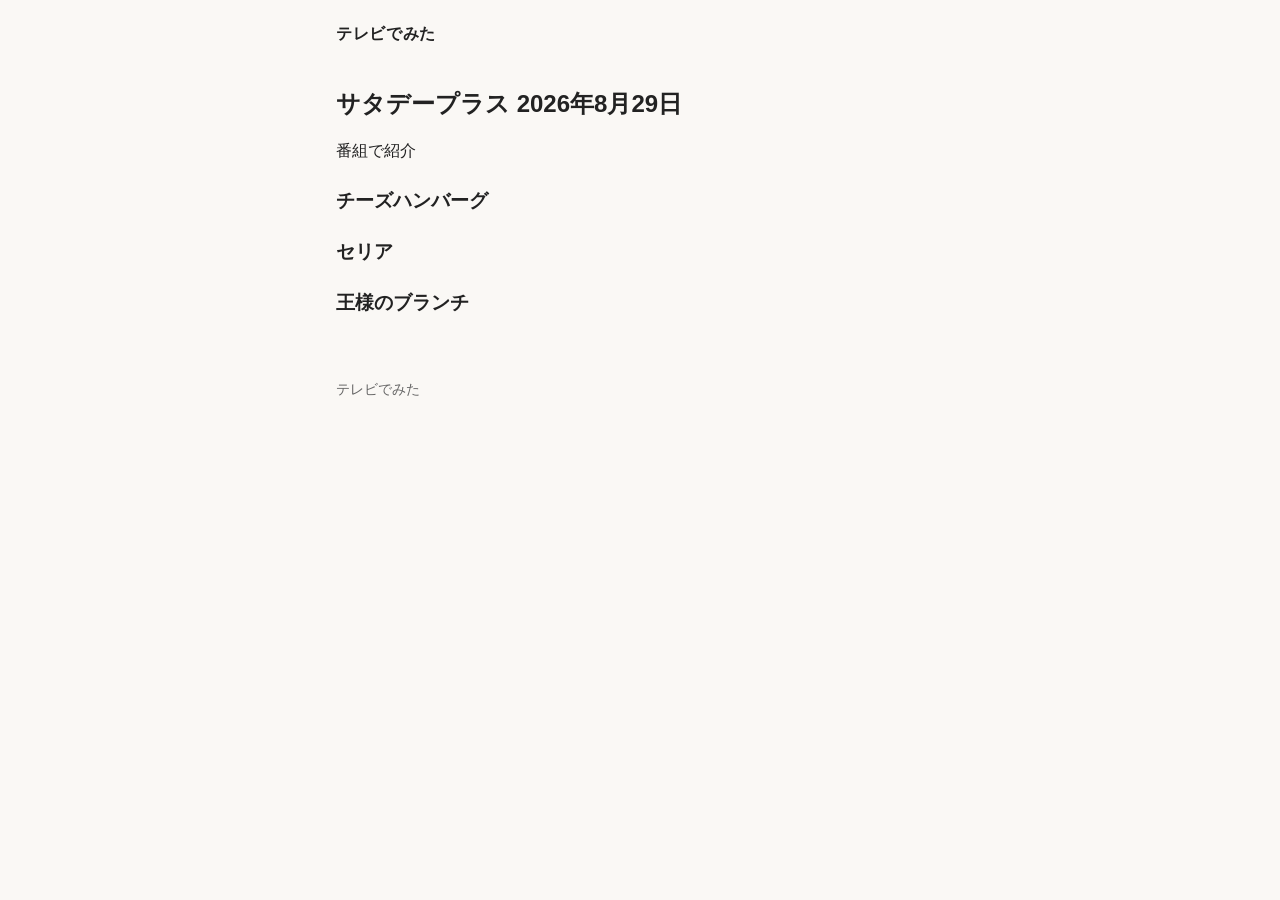
==== site/2026-08-29/index.html @ 0b991e78 "Merge pull request #18 from shinojima-rgb/cursor/brunch-first-2-eaa5 Publish 3 same-day 王様のブランチ SKUs" ====
<!DOCTYPE html>
<html lang="ja">
<head>
  <!-- Google tag (gtag.js) -->
  <script async src="https://www.googletagmanager.com/gtag/js?id=G-YC6J6RL22P"></script>
  <script>
    window.dataLayer = window.dataLayer || [];
    function gtag(){dataLayer.push(arguments);}
    gtag('js', new Date());

    gtag('config', 'G-YC6J6RL22P');
  </script>
  <meta charset="utf-8">
  <meta name="viewport" content="width=device-width, initial-scale=1">
  <title>サタプラ チーズハンバーグとセリア 2026年8月29日｜テレビでみた</title>
  <meta name="description" content="サタプラ 2026年8月29日に紹介されたチーズハンバーグとセリア。">
  <link rel="stylesheet" href="../styles.css">
</head>
<body>
  <header class="site-header">
    <p class="brand"><a href="../">テレビでみた</a></p>
  </header>
  <main>
    <h1>サタデープラス 2026年8月29日</h1>
    <p class="lead">番組で紹介</p>
    <article class="item-card">
      <a href="./hamburg/">
        <h2>チーズハンバーグ</h2>
      </a>
    </article>
    <article class="item-card">
      <a href="./seria/">
        <h2>セリア</h2>
      </a>
    </article>
    <article class="item-card">
      <a href="./brunch/">
        <h2>王様のブランチ</h2>
      </a>
    </article>
  </main>
  <footer class="site-footer">
    <p>テレビでみた</p>
  </footer>
</body>
</html>
---- site/styles.css ----
*,
*::before,
*::after {
  box-sizing: border-box;
}

body {
  margin: 0;
  font-family: "Hiragino Sans", "Hiragino Kaku Gothic ProN", "Noto Sans JP", Meiryo, sans-serif;
  line-height: 1.7;
  color: #222;
  background: #faf8f5;
}

.site-header,
main,
.site-footer {
  max-width: 40rem;
  margin: 0 auto;
  padding: 1.25rem 1rem;
}

.brand {
  margin: 0;
  font-weight: 700;
  letter-spacing: 0.04em;
}

.brand a {
  color: inherit;
  text-decoration: none;
}

h1 {
  font-size: 1.5rem;
  line-height: 1.4;
  margin: 0 0 1rem;
}

.lead {
  margin: 0;
}

.template-note {
  margin: 0 0 1.25rem;
  padding: 0.6rem 0.75rem;
  background: #eeeae3;
  font-size: 0.9rem;
}

.eyebrow,
.ad-note {
  font-size: 0.85rem;
}

.item-image {
  margin: 0 0 1rem;
}

.item-image img,
.item-card img {
  display: block;
  max-width: 140px;
  width: 140px;
  height: 140px;
  object-fit: cover;
}

/* /p/ conversion page keeps a larger product image */
.item:has(h1) .item-image img {
  width: 100%;
  max-width: 100%;
  height: auto;
  object-fit: unset;
}

.brand-name {
  margin: 0;
  font-size: 0.9rem;
  color: #555;
}

.item-card {
  margin: 1.5rem 0 0;
}

.item-card > a {
  display: block;
  color: inherit;
  text-decoration: none;
}

.item-card h2 {
  font-size: 1.2rem;
  line-height: 1.4;
  margin: 0.25rem 0 0.5rem;
}

.item + .item {
  margin-top: 1.75rem;
  padding-top: 1.5rem;
  border-top: 1px solid #e4dfd6;
}

.item h2 {
  font-size: 1.15rem;
  line-height: 1.4;
  margin: 0.25rem 0 0.75rem;
}

.pack,
.more {
  margin: 0 0 0.75rem;
  font-size: 0.9rem;
}

.more a {
  color: inherit;
}

.cta-wrap {
  margin: 0;
}

.cta {
  display: block;
  width: 100%;
  min-height: 44px;
  padding: 0.6rem 1.1rem;
  background: #1a1a1a;
  color: #fff;
  text-align: center;
  text-decoration: none;
}

.site-footer {
  color: #666;
  font-size: 0.85rem;
}
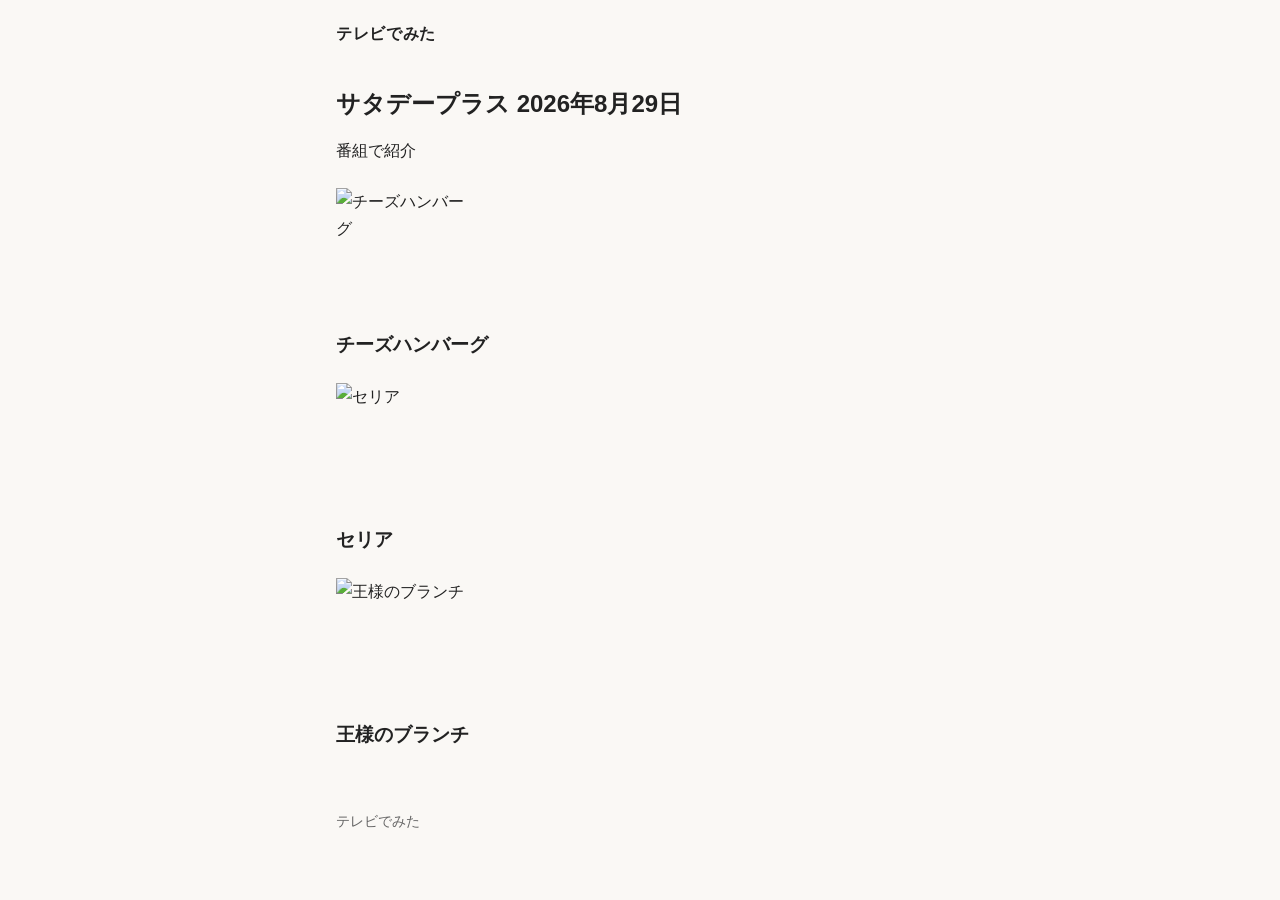
==== commit 40f9b40a: "Keep the brunch date-index card and add its San-ai thumb. Rebased onto main after PR #18. Date index" ====
--- a/site/2026-08-29/index.html
+++ b/site/2026-08-29/index.html
@@ -25,16 +25,19 @@
     <p class="lead">番組で紹介</p>
     <article class="item-card">
       <a href="./hamburg/">
+        <img src="https://shop.r10s.jp/smilespoon/cabinet/09/7187909_1.jpg" alt="チーズハンバーグ">
         <h2>チーズハンバーグ</h2>
       </a>
     </article>
     <article class="item-card">
       <a href="./seria/">
+        <img src="https://shop.r10s.jp/secure-depo/cabinet/13609742/48302683_1.jpg" alt="セリア">
         <h2>セリア</h2>
       </a>
     </article>
     <article class="item-card">
       <a href="./brunch/">
+        <img src="https://shop.r10s.jp/sanaiswim/cabinet/r-swim/20170322swim/55-52-5-3003.jpg" alt="王様のブランチ">
         <h2>王様のブランチ</h2>
       </a>
     </article>
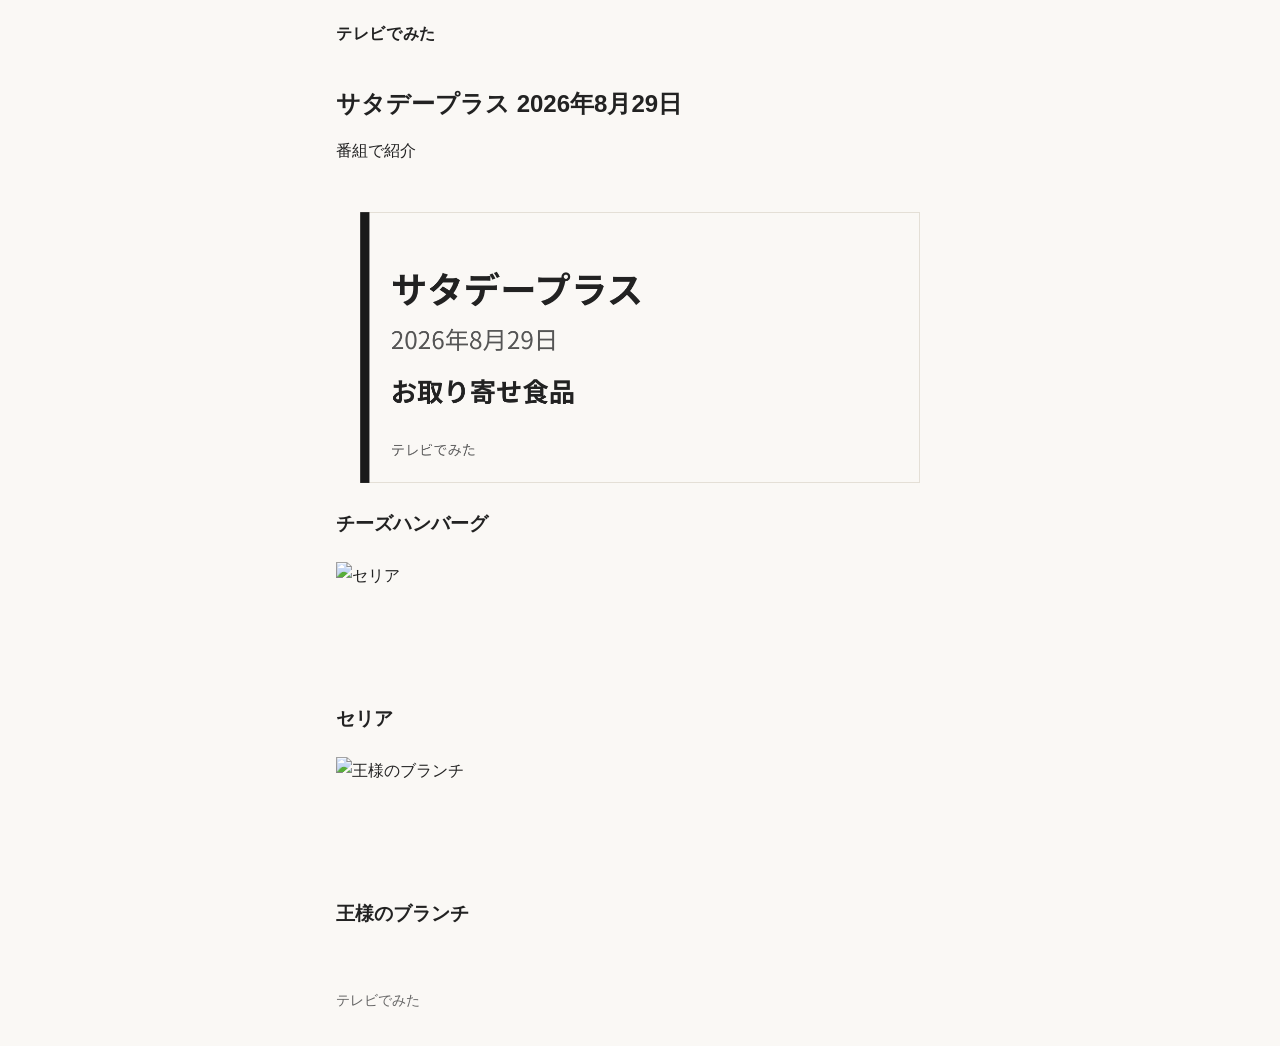
==== commit c2f32cf3: "Add hamburg 1200×630 OG thumb and OGP tags (pilot) Pilot-only: original text/shape PNG for the confi" ====
--- a/site/2026-08-29/index.html
+++ b/site/2026-08-29/index.html
@@ -14,6 +14,7 @@
   <meta name="viewport" content="width=device-width, initial-scale=1">
   <title>サタプラ チーズハンバーグとセリア 2026年8月29日｜テレビでみた</title>
   <meta name="description" content="サタプラ 2026年8月29日に紹介されたチーズハンバーグとセリア。">
+  <link rel="canonical" href="https://tv-mita.jp/2026-08-29/">
   <link rel="stylesheet" href="../styles.css">
 </head>
 <body>
@@ -23,9 +24,9 @@
   <main>
     <h1>サタデープラス 2026年8月29日</h1>
     <p class="lead">番組で紹介</p>
-    <article class="item-card">
+    <article class="item-card og-card">
       <a href="./hamburg/">
-        <img src="https://shop.r10s.jp/smilespoon/cabinet/09/7187909_1.jpg" alt="チーズハンバーグ">
+        <img src="../og/2026-08-29-hamburg.png" width="1200" height="630" alt="サタデープラス 2026年8月29日 お取り寄せ食品">
         <h2>チーズハンバーグ</h2>
       </a>
     </article>
--- a/site/styles.css
+++ b/site/styles.css
@@ -63,6 +63,15 @@
   max-width: 140px;
   width: 140px;
   height: 140px;
+  object-fit: cover;
+}
+
+/* Corner/list cards that use the 1200×630 OG thumb (not the 140px product crop) */
+.item-card.og-card img {
+  width: 100%;
+  max-width: 100%;
+  height: auto;
+  aspect-ratio: 1200 / 630;
   object-fit: cover;
 }
 
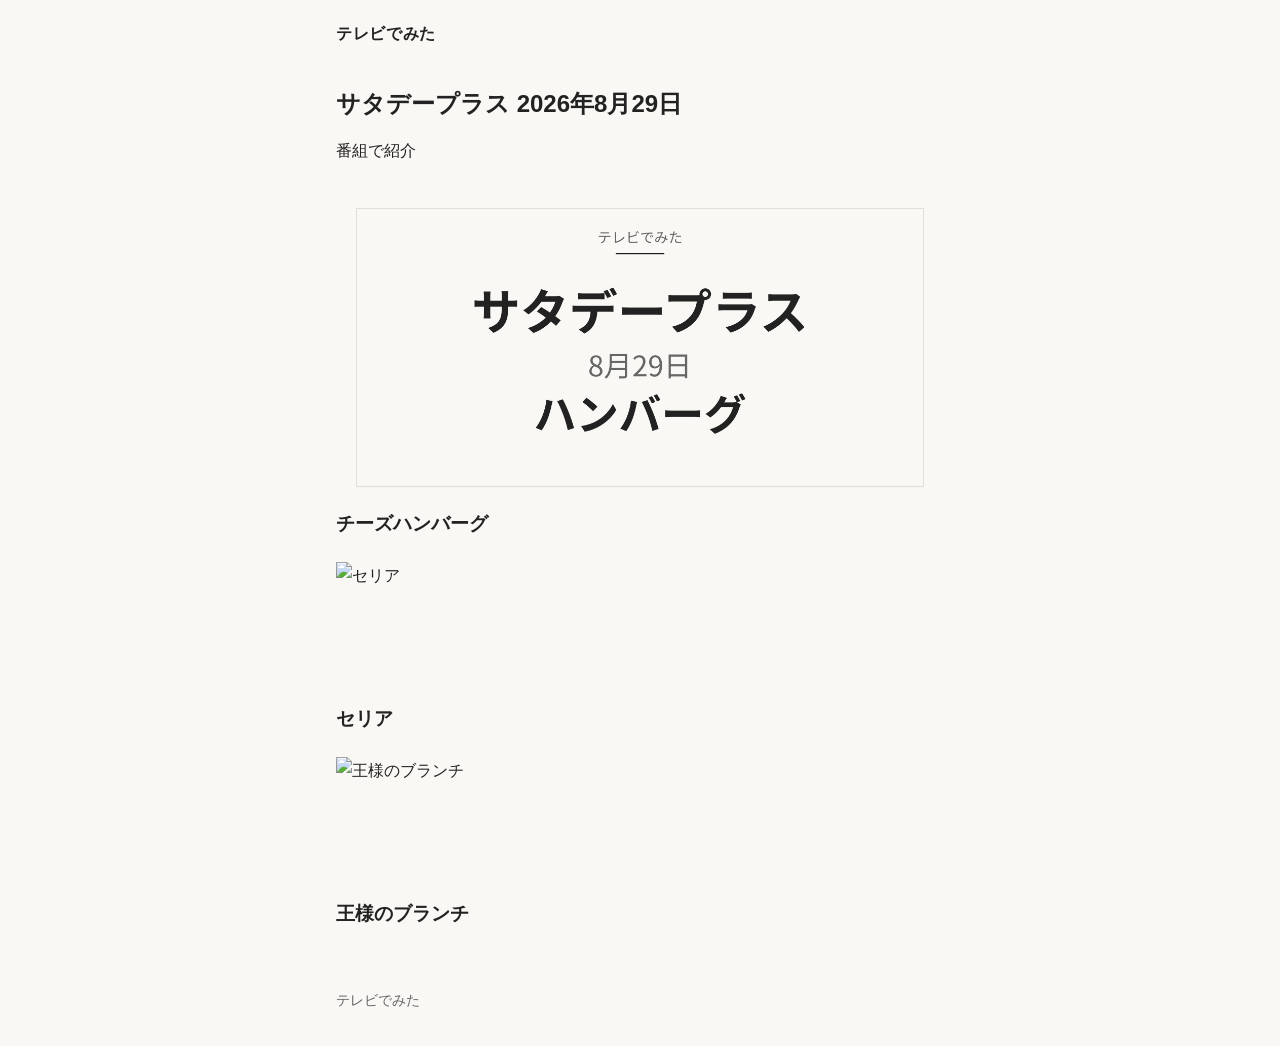
==== commit 9dd354a3: "Lock hamburg OG thumb to Designer visual Centered テレビでみた + サタデープラス / 8月29日 / ハンバーグ on paper white. S" ====
--- a/site/2026-08-29/index.html
+++ b/site/2026-08-29/index.html
@@ -26,7 +26,7 @@
     <p class="lead">番組で紹介</p>
     <article class="item-card og-card">
       <a href="./hamburg/">
-        <img src="../og/2026-08-29-hamburg.png" width="1200" height="630" alt="サタデープラス 2026年8月29日 お取り寄せ食品">
+        <img src="../og/2026-08-29-hamburg.png" width="1200" height="630" alt="サタデープラス 8月29日 ハンバーグ">
         <h2>チーズハンバーグ</h2>
       </a>
     </article>
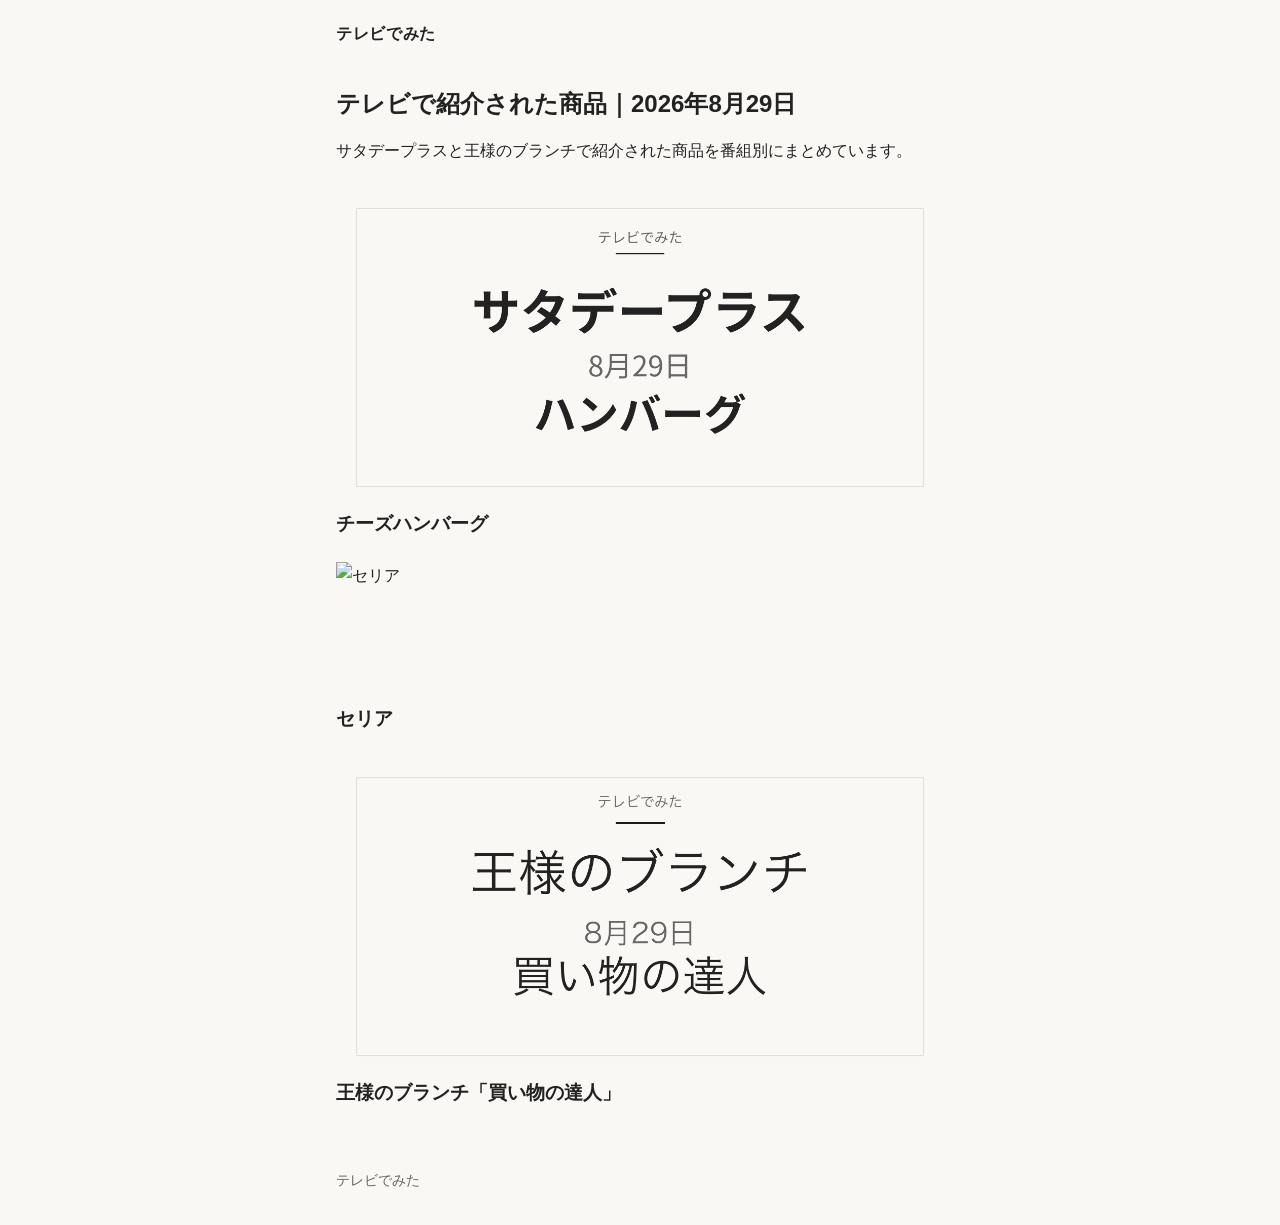
==== commit 2de2d87f: "王様のブランチ買い物の達人記事を改善" ====
--- a/site/2026-08-29/index.html
+++ b/site/2026-08-29/index.html
@@ -12,8 +12,8 @@
   </script>
   <meta charset="utf-8">
   <meta name="viewport" content="width=device-width, initial-scale=1">
-  <title>サタプラ チーズハンバーグとセリア 2026年8月29日｜テレビでみた</title>
-  <meta name="description" content="サタプラ 2026年8月29日に紹介されたチーズハンバーグとセリア。">
+  <title>テレビで紹介された商品 2026年8月29日｜サタプラ・王様のブランチ</title>
+  <meta name="description" content="2026年8月29日のサタデープラスと王様のブランチで紹介された、チーズハンバーグ、セリア、買い物の達人の商品まとめ。">
   <link rel="canonical" href="https://tv-mita.jp/2026-08-29/">
   <link rel="stylesheet" href="../styles.css">
 </head>
@@ -22,8 +22,8 @@
     <p class="brand"><a href="../">テレビでみた</a></p>
   </header>
   <main>
-    <h1>サタデープラス 2026年8月29日</h1>
-    <p class="lead">番組で紹介</p>
+    <h1>テレビで紹介された商品｜2026年8月29日</h1>
+    <p class="lead">サタデープラスと王様のブランチで紹介された商品を番組別にまとめています。</p>
     <article class="item-card og-card">
       <a href="./hamburg/">
         <img src="../og/2026-08-29-hamburg.png" width="1200" height="630" alt="サタデープラス 8月29日 ハンバーグ">
@@ -36,10 +36,10 @@
         <h2>セリア</h2>
       </a>
     </article>
-    <article class="item-card">
+    <article class="item-card og-card">
       <a href="./brunch/">
-        <img src="https://shop.r10s.jp/sanaiswim/cabinet/r-swim/20170322swim/55-52-5-3003.jpg" alt="王様のブランチ">
-        <h2>王様のブランチ</h2>
+        <img src="../og/2026-08-29-brunch.png" width="1200" height="630" alt="王様のブランチ 8月29日 買い物の達人">
+        <h2>王様のブランチ「買い物の達人」</h2>
       </a>
     </article>
   </main>
--- a/site/styles.css
+++ b/site/styles.css
@@ -64,6 +64,28 @@
   width: 140px;
   height: 140px;
   object-fit: cover;
+}
+
+.item-image.hero-image img {
+  width: 100%;
+  max-width: 100%;
+  height: auto;
+  aspect-ratio: 1200 / 630;
+  object-fit: cover;
+}
+
+.sources {
+  margin-top: 2rem;
+  padding-top: 1.5rem;
+  border-top: 1px solid #e4dfd6;
+}
+
+.sources h2 {
+  font-size: 1.15rem;
+}
+
+.sources a {
+  color: inherit;
 }
 
 /* Corner/list cards that use the 1200×630 OG thumb (not the 140px product crop) */
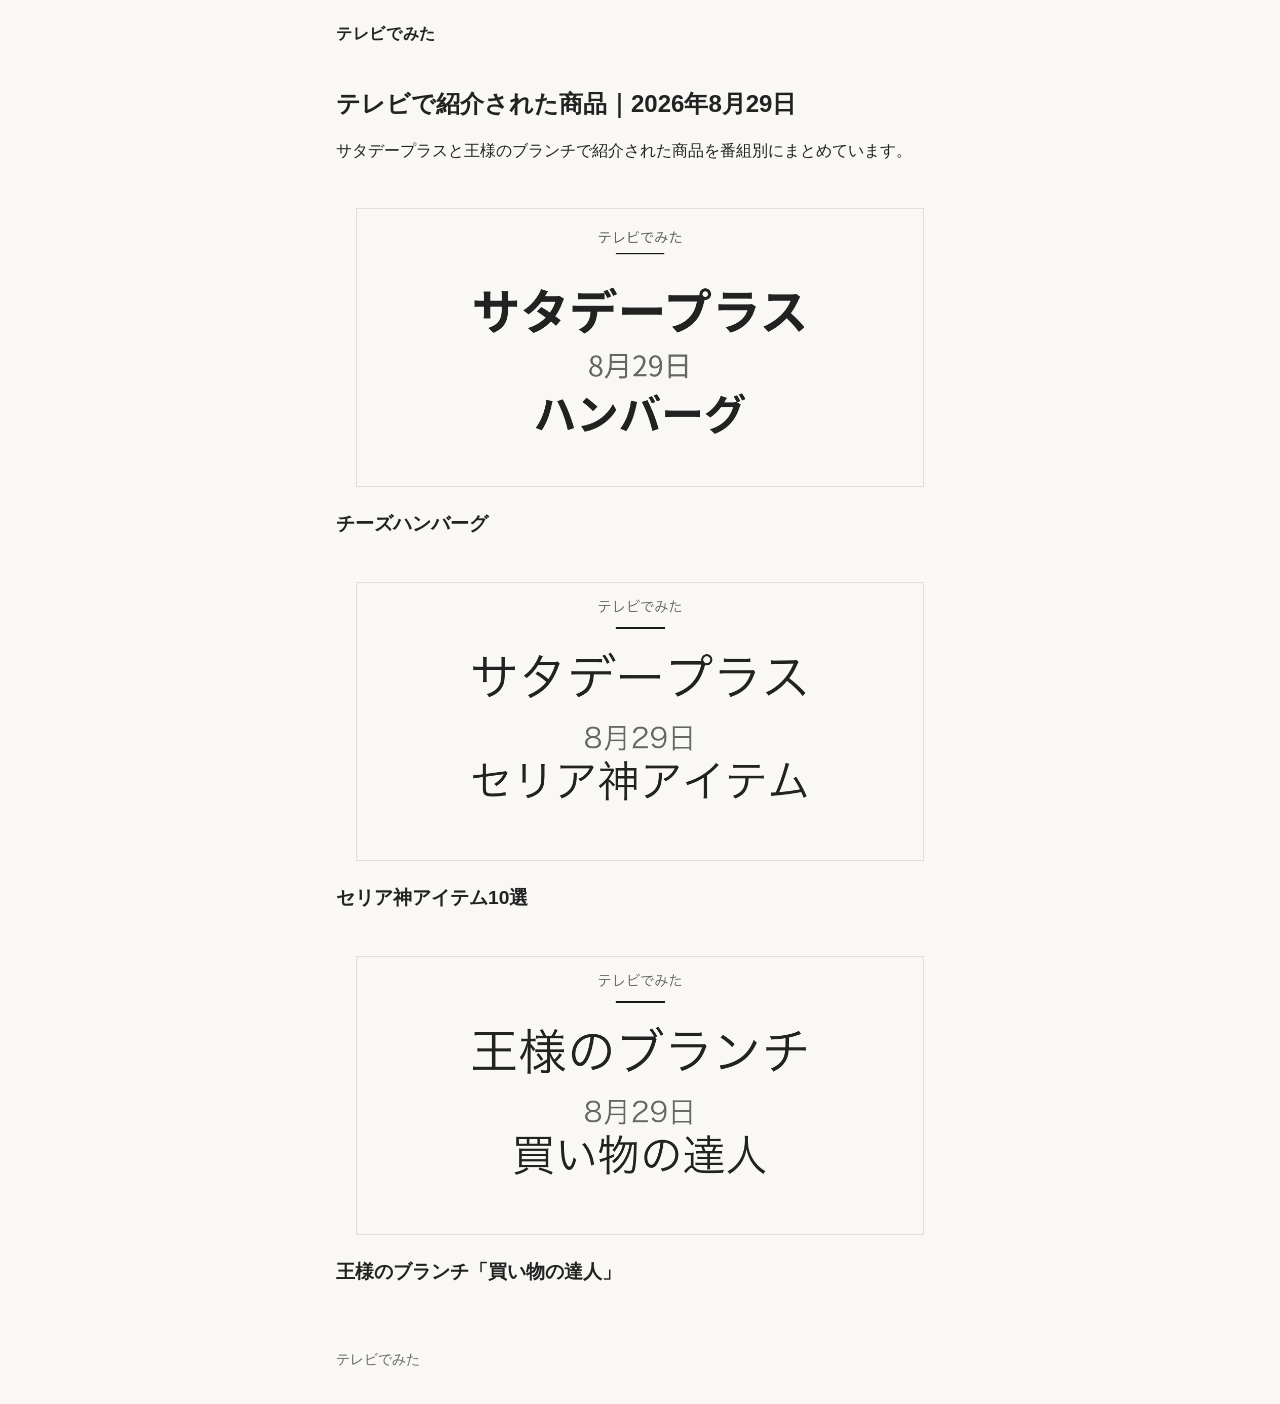
==== commit 23ab8395: "サタプラのセリア神アイテム記事を充実" ====
--- a/site/2026-08-29/index.html
+++ b/site/2026-08-29/index.html
@@ -30,10 +30,10 @@
         <h2>チーズハンバーグ</h2>
       </a>
     </article>
-    <article class="item-card">
+    <article class="item-card og-card">
       <a href="./seria/">
-        <img src="https://shop.r10s.jp/secure-depo/cabinet/13609742/48302683_1.jpg" alt="セリア">
-        <h2>セリア</h2>
+        <img src="../og/2026-08-29-seria.png" width="1200" height="630" alt="サタデープラス 8月29日 セリア神アイテム">
+        <h2>セリア神アイテム10選</h2>
       </a>
     </article>
     <article class="item-card og-card">
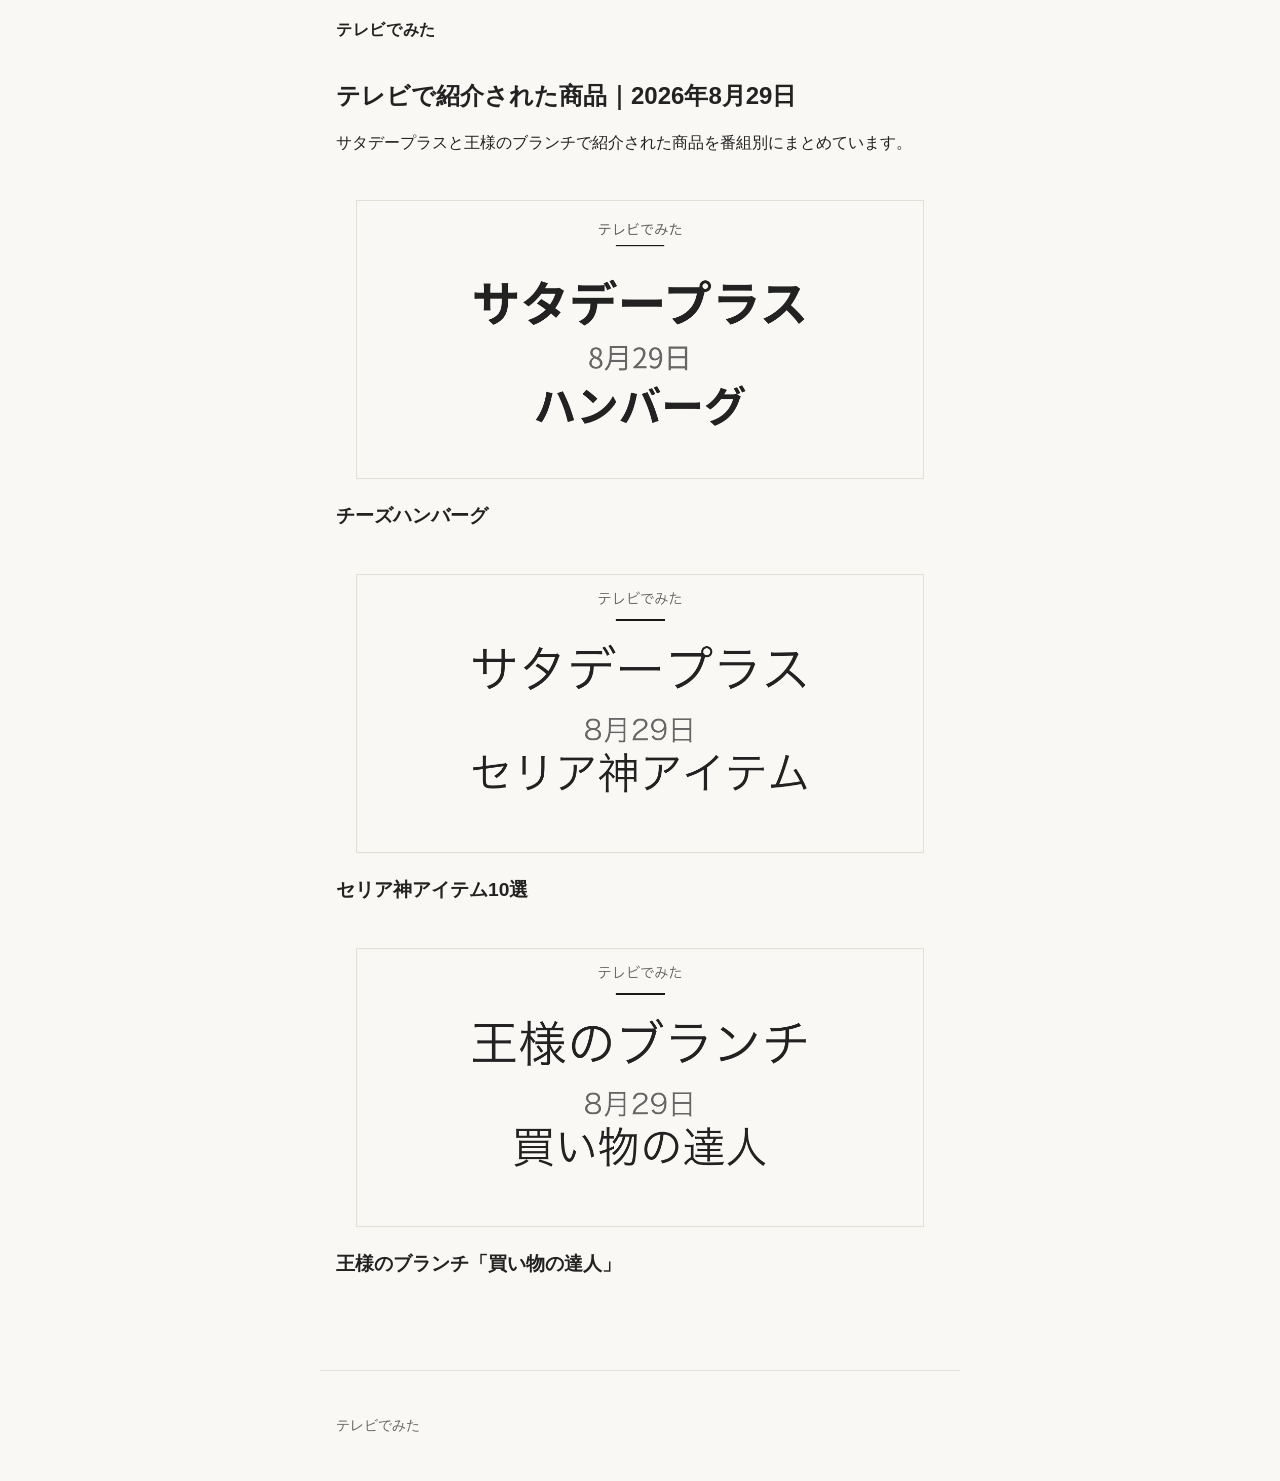
==== commit 21ef410a: "9月5日サタプラ準備と商品クリック計測を追加" ====
--- a/site/2026-08-29/index.html
+++ b/site/2026-08-29/index.html
@@ -16,6 +16,7 @@
   <meta name="description" content="2026年8月29日のサタデープラスと王様のブランチで紹介された、チーズハンバーグ、セリア、買い物の達人の商品まとめ。">
   <link rel="canonical" href="https://tv-mita.jp/2026-08-29/">
   <link rel="stylesheet" href="../styles.css">
+  <script defer src="/analytics.js"></script>
 </head>
 <body>
   <header class="site-header">
--- a/site/styles.css
+++ b/site/styles.css
@@ -10,6 +10,16 @@
   line-height: 1.7;
   color: #222;
   background: #faf8f5;
+}
+
+:root {
+  --ink: #17201c;
+  --muted: #68716c;
+  --line: #e5e4de;
+  --paper: #fff;
+  --accent: #ee5a33;
+  --accent-soft: #fff0e9;
+  --green: #265c48;
 }
 
 .site-header,
@@ -168,3 +178,396 @@
   color: #666;
   font-size: 0.85rem;
 }
+
+/* Home */
+.site-header {
+  padding-top: 1rem;
+  padding-bottom: 1rem;
+}
+
+.header-inner {
+  display: flex;
+  align-items: center;
+  justify-content: space-between;
+  gap: 1rem;
+}
+
+.brand a {
+  display: inline-flex;
+  align-items: center;
+  gap: 0.55rem;
+}
+
+.brand-mark {
+  display: inline-grid;
+  width: 2.15rem;
+  height: 2.15rem;
+  place-items: center;
+  border-radius: 0.65rem;
+  background: var(--accent);
+  color: #fff;
+  font-size: 0.72rem;
+  font-weight: 800;
+  letter-spacing: 0.08em;
+}
+
+.header-note {
+  margin: 0;
+  color: var(--muted);
+  font-size: 0.72rem;
+}
+
+.home-main {
+  max-width: 68rem;
+  padding-top: 0;
+}
+
+.home-hero {
+  position: relative;
+  overflow: hidden;
+  padding: clamp(2.5rem, 8vw, 5.5rem) clamp(1.25rem, 5vw, 4.5rem);
+  border-radius: 1.5rem;
+  background:
+    radial-gradient(circle at 85% 20%, rgba(238, 90, 51, 0.2), transparent 28%),
+    linear-gradient(135deg, #f4eee4 0%, #fffaf3 55%, #f4eadb 100%);
+}
+
+.home-hero::after {
+  position: absolute;
+  right: -2rem;
+  bottom: -5rem;
+  width: 15rem;
+  height: 15rem;
+  border: 2.5rem solid rgba(255, 255, 255, 0.55);
+  border-radius: 50%;
+  content: "";
+}
+
+.hero-kicker,
+.section-kicker {
+  margin: 0 0 0.55rem;
+  color: var(--accent);
+  font-size: 0.75rem;
+  font-weight: 800;
+  letter-spacing: 0.12em;
+}
+
+.section-kicker {
+  color: #9b4d36;
+  font-size: 0.8rem;
+  letter-spacing: 0.06em;
+}
+
+.home-hero h1 {
+  position: relative;
+  z-index: 1;
+  max-width: 10em;
+  margin: 0 0 1rem;
+  color: var(--ink);
+  font-size: clamp(2.25rem, 7vw, 4.6rem);
+  line-height: 1.08;
+  letter-spacing: -0.045em;
+}
+
+.home-hero h1 span {
+  color: var(--accent);
+}
+
+.home-hero .lead {
+  position: relative;
+  z-index: 1;
+  max-width: 32rem;
+  color: #46504b;
+  font-size: clamp(0.95rem, 2vw, 1.08rem);
+}
+
+.program-nav {
+  position: relative;
+  z-index: 1;
+  display: flex;
+  flex-wrap: wrap;
+  gap: 0.55rem;
+  margin-top: 1.75rem;
+}
+
+.program-nav a {
+  padding: 0.55rem 0.85rem;
+  border: 1px solid rgba(38, 92, 72, 0.18);
+  border-radius: 999px;
+  background: rgba(255, 255, 255, 0.8);
+  color: var(--green);
+  font-size: 0.82rem;
+  font-weight: 700;
+  text-decoration: none;
+}
+
+.home-section {
+  margin-top: clamp(2.75rem, 7vw, 5rem);
+}
+
+.section-heading {
+  display: flex;
+  align-items: end;
+  justify-content: space-between;
+  gap: 1rem;
+  margin-bottom: 1.25rem;
+}
+
+.section-heading h2 {
+  margin: 0;
+  color: var(--ink);
+  font-size: clamp(1.35rem, 3vw, 1.8rem);
+  line-height: 1.3;
+}
+
+.section-heading > p {
+  margin: 0;
+  color: var(--muted);
+  font-size: 0.78rem;
+}
+
+.home-grid {
+  display: grid;
+  grid-template-columns: repeat(2, minmax(0, 1fr));
+  gap: 1.25rem;
+}
+
+.home-card,
+.product-card {
+  overflow: hidden;
+  border: 1px solid var(--line);
+  border-radius: 1.1rem;
+  background: var(--paper);
+  box-shadow: 0 0.55rem 1.8rem rgba(23, 32, 28, 0.06);
+}
+
+.home-card a,
+.product-card a {
+  color: inherit;
+  text-decoration: none;
+}
+
+.home-card > a {
+  display: block;
+  height: 100%;
+}
+
+.home-card img,
+.home-card-placeholder {
+  display: block;
+  width: 100%;
+  max-width: none;
+  height: auto;
+  aspect-ratio: 1200 / 630;
+  object-fit: cover;
+}
+
+.home-card-placeholder {
+  display: grid;
+  place-items: center;
+  background: linear-gradient(135deg, #285d49, #163e30);
+}
+
+.home-card-placeholder span {
+  color: #fff;
+  font-size: clamp(1.1rem, 3vw, 1.75rem);
+  font-weight: 800;
+  letter-spacing: 0.05em;
+}
+
+.home-card-body {
+  padding: 1.1rem 1.15rem 1.2rem;
+}
+
+.home-card-program {
+  margin: 0 0 0.45rem;
+  color: var(--green);
+  font-size: 0.8rem;
+  font-weight: 700;
+}
+
+.broadcast-date {
+  margin: 0 0 0.45rem;
+  color: var(--ink);
+  line-height: 1.15;
+}
+
+.broadcast-date time {
+  display: flex;
+  align-items: baseline;
+  gap: 0.35rem;
+}
+
+.broadcast-date strong {
+  color: var(--accent);
+  font-size: clamp(1.55rem, 4vw, 2.1rem);
+  font-weight: 850;
+  letter-spacing: -0.04em;
+}
+
+.broadcast-date span {
+  font-size: 0.82rem;
+  font-weight: 700;
+}
+
+.home-card h3,
+.product-card h3 {
+  margin: 0;
+  color: var(--ink);
+  font-size: clamp(1.05rem, 2.5vw, 1.3rem);
+  line-height: 1.45;
+}
+
+.home-card-link {
+  margin: 1rem 0 0;
+  color: var(--accent);
+  font-size: 0.82rem;
+  font-weight: 800;
+}
+
+.product-card a {
+  display: grid;
+  grid-template-columns: minmax(12rem, 0.8fr) minmax(0, 1.2fr);
+  align-items: center;
+}
+
+.product-card-image {
+  display: grid;
+  min-height: 18rem;
+  padding: 2rem;
+  place-items: center;
+  background: #f4f1eb;
+}
+
+.product-card-image img {
+  display: block;
+  width: 100%;
+  max-width: 15rem;
+  height: auto;
+  max-height: 15rem;
+  object-fit: contain;
+}
+
+.product-card-body {
+  padding: clamp(1.5rem, 5vw, 3rem);
+}
+
+.product-card-program {
+  display: inline-block;
+  margin: 0 0 0.8rem;
+  padding: 0.28rem 0.55rem;
+  border-radius: 0.35rem;
+  background: var(--accent-soft);
+  color: #a93b20;
+  font-size: 0.74rem;
+  font-weight: 700;
+}
+
+.product-broadcast-date {
+  margin: 0 0 0.55rem;
+  color: var(--ink);
+  font-size: 0.85rem;
+  font-weight: 700;
+}
+
+.product-broadcast-date strong {
+  color: var(--accent);
+  font-size: 1.55rem;
+  letter-spacing: -0.04em;
+}
+
+.product-card .brand-name {
+  margin-bottom: 0.35rem;
+}
+
+.product-card-price {
+  margin: 0.8rem 0 0;
+  font-size: 1.25rem;
+  font-weight: 800;
+}
+
+.site-footer {
+  margin-top: 4rem;
+  padding-top: 2.5rem;
+  padding-bottom: 2.5rem;
+  border-top: 1px solid var(--line);
+}
+
+.site-footer p {
+  margin: 0.2rem 0;
+}
+
+.footer-brand {
+  color: var(--ink);
+  font-size: 1rem;
+  font-weight: 800;
+}
+
+@media (hover: hover) {
+  .home-card,
+  .product-card,
+  .program-nav a {
+    transition: transform 160ms ease, box-shadow 160ms ease, border-color 160ms ease;
+  }
+
+  .home-card:hover,
+  .product-card:hover {
+    border-color: rgba(238, 90, 51, 0.35);
+    box-shadow: 0 0.8rem 2.2rem rgba(23, 32, 28, 0.1);
+    transform: translateY(-3px);
+  }
+
+  .program-nav a:hover {
+    border-color: var(--green);
+    transform: translateY(-1px);
+  }
+}
+
+@media (max-width: 42rem) {
+  .site-header,
+  main,
+  .site-footer {
+    padding-right: 1rem;
+    padding-left: 1rem;
+  }
+
+  .header-note {
+    display: none;
+  }
+
+  .home-hero {
+    padding: 2.5rem 1.25rem;
+    border-radius: 1.15rem;
+  }
+
+  .home-hero::after {
+    right: -5rem;
+    bottom: -7rem;
+  }
+
+  .home-grid {
+    grid-template-columns: 1fr;
+  }
+
+  .product-card a {
+    grid-template-columns: 7.5rem minmax(0, 1fr);
+    align-items: stretch;
+  }
+
+  .product-card-image {
+    min-height: 12rem;
+    padding: 0.75rem;
+  }
+
+  .product-card-body {
+    padding: 1.15rem 1rem;
+  }
+
+  .product-card-price {
+    font-size: 1.05rem;
+  }
+
+  .broadcast-date strong {
+    font-size: 1.8rem;
+  }
+}
